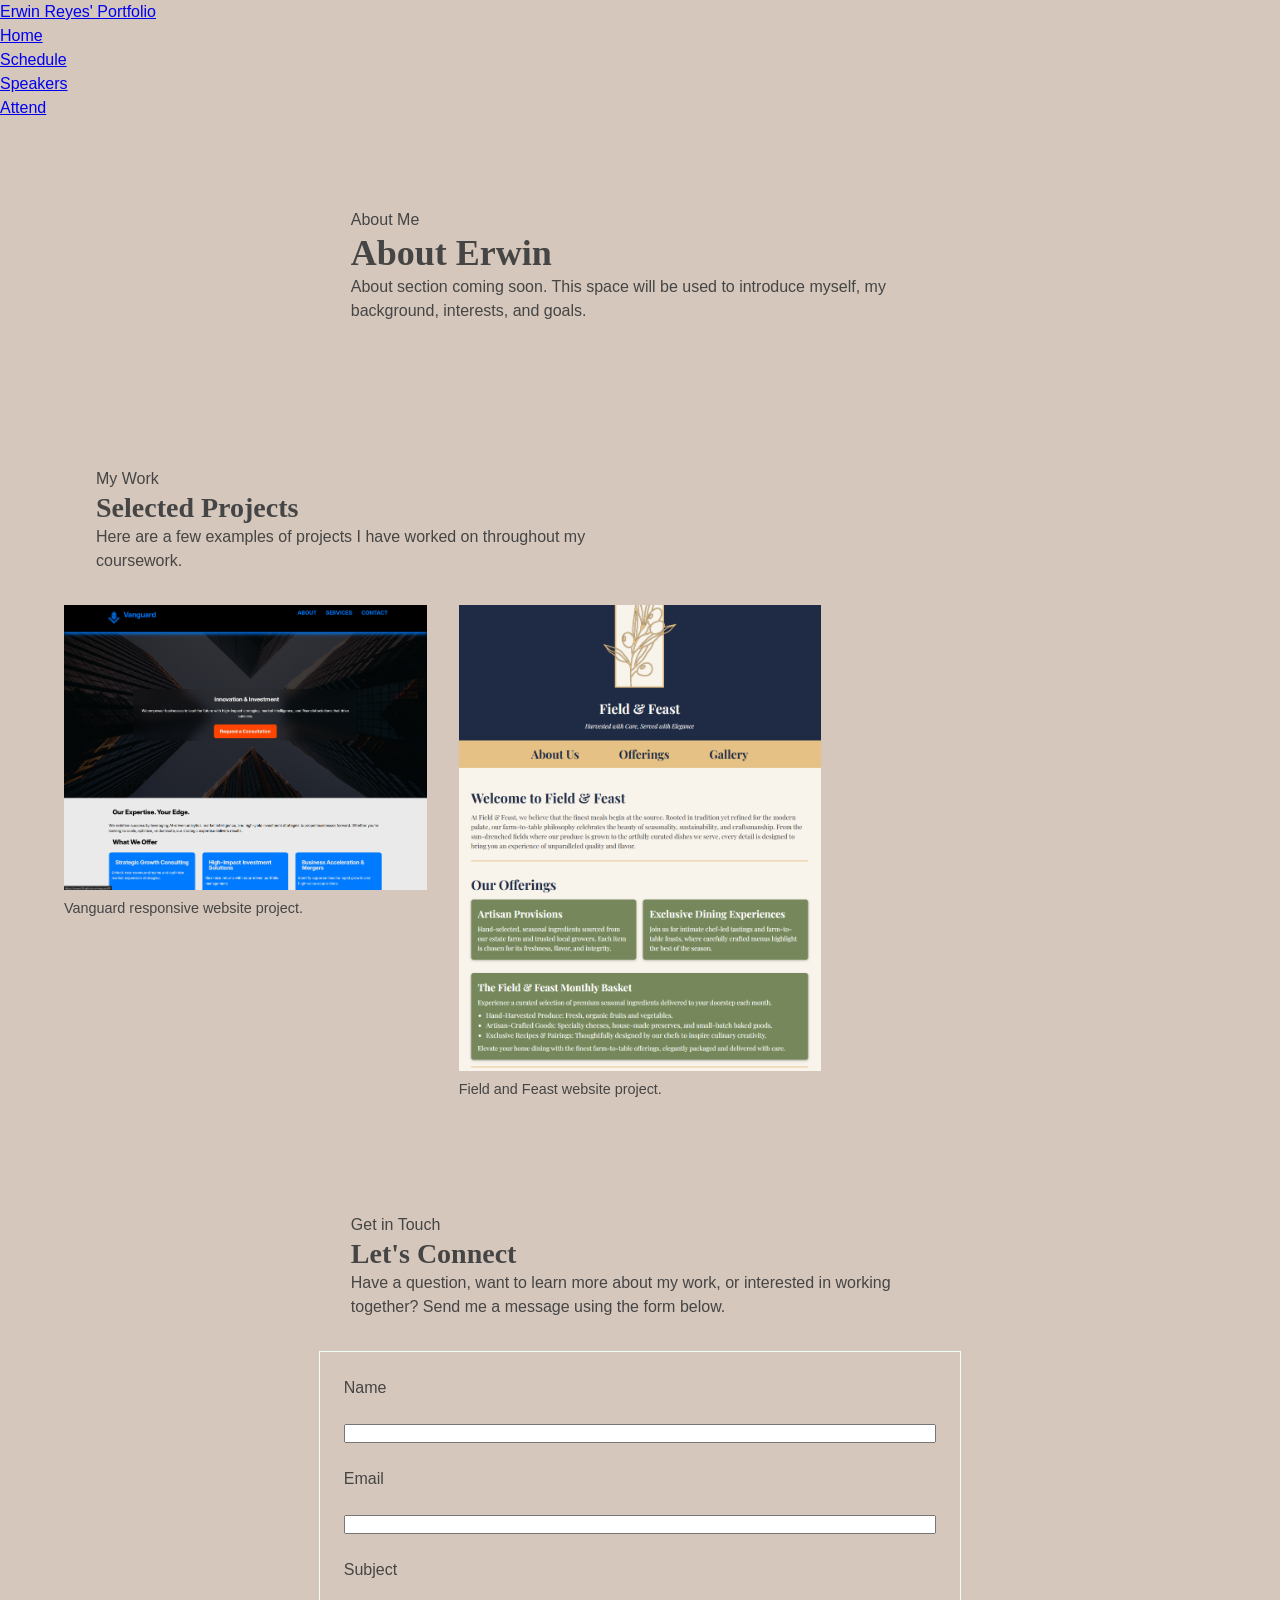
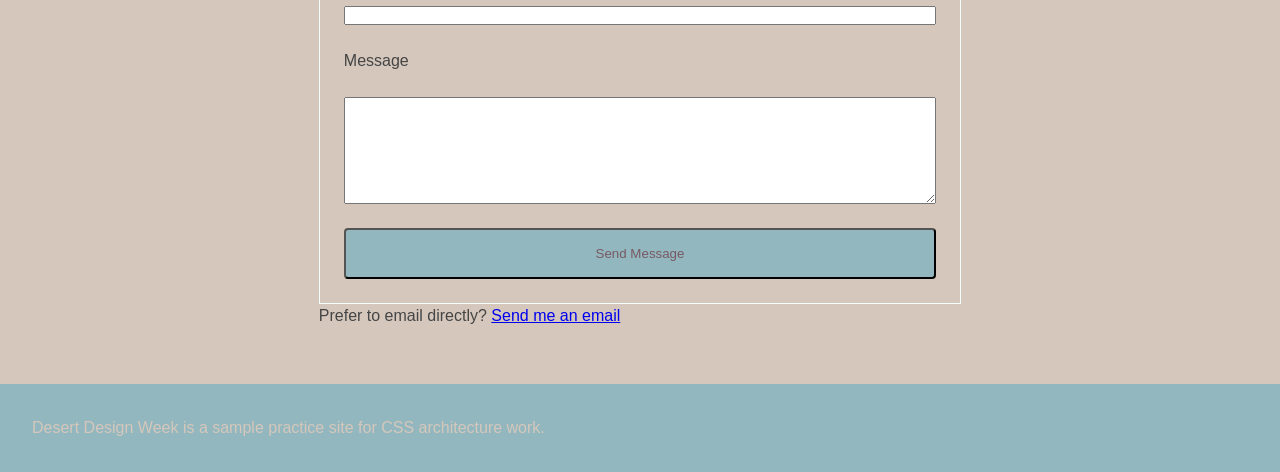
==== index.html @ 0be10172 "updated the index.html stylesheet.css and about.html to include portfolio info and images, and conta" ====
<!doctype html>
<html lang="en">
<head>
  <meta charset="utf-8">
  <meta name="viewport" content="width=device-width, initial-scale=1">
  <title>Desert Design Week</title>
  <link rel="stylesheet" href="stylesheet.css">
</head>
<body>
  <header class="site-header">
    <a class="site-logo" href="#">Erwin Reyes' Portfolio</a>
    <nav aria-label="Main navigation">
      <ul class="nav-list">
        <li><a aria-current="page" href="#">Home</a></li>
        <li><a href="#">Schedule</a></li>
        <li><a href="#">Speakers</a></li>
        <li><a href="#">Attend</a></li>
      </ul>
    </nav>
  </header>

  <main>
      <section class="container">
          <div class="intro">
              <p>About Me</p>
              <h1>About Erwin</h1>
              <p>About section coming soon. This space will be used to introduce myself, my background, interests, and goals.</p>
          </div>
      </section>

      <section class="container">
          <div class="intro">
              <p>My Work</p>
              <h2>Selected Projects</h2>
              <p>Here are a few examples of projects I have worked on throughout my coursework.</p>
          </div>

          <div class="projects-grid">
              <figure class="project-figure">
                  <img
                      class="project-image"
                      src="assets/images/vanguard-home.png"
                      alt="Screenshot of the Vanguard website homepage showing the Vanguard logo, navigation menu, hero section, and blue and red visual design."
                      width="800"
                      height="629"
                  >
                  <figcaption>Vanguard responsive website project.</figcaption>
              </figure>

              <figure class="project-figure">
                  <img
                      class="project-image"
                      src="assets/images/field-and-feast-home.png"
                      alt="Screenshot of the Field and Feast homepage featuring the brand logo, navigation, and food-focused visual design."
                      width="800"
                      height="1029"
                  >
                  <figcaption>Field and Feast website project.</figcaption>
              </figure>
          </div>
      </section>

      <section class="container">
          <div class="intro">
              <p>Get in Touch</p>
              <h2>Let's Connect</h2>
              <p>Have a question, want to learn more about my work, or interested in working together? Send me a message using the form below.</p>
          </div>

          <form class="contact-form flow" action="mailto:erwinreyes61@gmail.com" method="post" enctype="text/plain">
              <div class="flow">
                  <label for="name">Name</label>
                  <input type="text" id="name" name="name" autocomplete="name" required>
              </div>

              <div class="flow">
                  <label for="email">Email</label>
                  <input type="email" id="email" name="email" autocomplete="email" required>
              </div>

              <div class="flow">
                  <label for="subject">Subject</label>
                  <input type="text" id="subject" name="subject" required>
              </div>

              <div class="flow">
                  <label for="message">Message</label>
                  <textarea id="message" name="message" rows="7" required></textarea>
              </div>

              <button class="button" type="submit">Send Message</button>
          </form>

          <p>Prefer to email directly? <a href="mailto:erwinreyes61@gmail.com">Send me an email</a></p>
      </section>
  </main>

  <footer class="site-footer">
    <p>Desert Design Week is a sample practice site for CSS architecture work.</p>
  </footer>
</body>
</html>
---- stylesheet.css ----
@layer reset, base, layout, components, utilities, states, overrides;

@layer reset {
  /* Reset styles */
* {
    margin: 0;
    padding: 0;
    box-sizing: border-box;
}
}

@layer base {
  /* Base styles */
:root {
    --color-primary: #93B7BE;
    --color-secondary: #785964;
    --color-background: #D5C7BC;
    --color-text: #454545;
    --color-border: #F1FFFA;

    /* Font */
    --font-body: 'Helvetica Neue', Arial, sans-serif;
    --font-heading: 'Georgia', serif;
    --font-size-sm: 0.875rem;
    --font-size-base: 1rem;
    --font-size-lg: 1.25rem;
    --font-size-xl: 1.75rem;
    --font-size-xxl: 2.25rem;

    /* Spacing */
    --spacing-xs: 8px;
    --spacing-sm: 16px;
    --spacing-md: 24px;
    --spacing-lg: 32px;
    --spacing-xl: 48px;
    --spacing-xxl: 64px;

    /* Border radius */
    --border-radius-sm: 4px;
    --border-radius-md: 8px;

    /* Focus styles */
    --focus: 3px solid var(--color-secondary);

    body {
        font-family: var(--font-body);
        font-size: var(--font-size-base);
        line-height: 1.5;
        color: var(--color-text);
        background-color: var(--color-background);
    }


    h1, h2, h3, h4, h5, h6 {
        font-family: var(--font-heading);
        line-height: 1.2;
    }

    h1 {
        font-size: var(--font-size-xl);
    }

@media (min-width: 800px) {
    h1 {
    font-size: var(--font-size-xxl);
    }
}

    h2 {
        font-size: var(--font-size-xl);
    }

    h3 {
        font-size: var(--font-size-lg);
    }

    p {
        max-width: 65ch;
    }
}
}


/* Layout styles */

@layer layout {

    .container {
        max-width: 1200px;
        margin: 0 auto;
        padding: var(--spacing-md);
    }

    main {
        display: flex;
        flex-direction: column;
        gap: var(--spacing-lg);
        padding: var(--spacing-lg) 0;
    }

    .projects-grid {
        display: grid;
        grid-template-columns: 1fr;
        gap: var(--spacing-lg);
    }
    
@media (min-width: 800px) {
    .projects-grid {
        grid-template-columns: repeat(2, 1fr);
    }
}

@media (min-width: 1024px) {
    .projects-grid {
        grid-template-columns: repeat(3, 1fr);
    }
}
    
}


/* Component styles */

@layer components {

    .site-nav {
        display: flex;
        gap: var(--spacing-md);
    }

    .project-card {
        --card-padding: var(--spacing-md);
        --card-border-radius: var(--border-radius-md);

        padding: var(--card-padding);
        border-radius: var(--card-border-radius);
        border: 1px solid var(--color-border);
        background: var(--color-background);
    }

    .button {
        display: inline-block;
        padding: var(--spacing-sm) var(--spacing-md);
        border-radius: var(--border-radius-sm);
        background-color: var(--color-primary);
        color: var(--color-secondary);
        text-decoration: none;
    }

    .intro {
        padding: var(--spacing-lg);
        background-color: var(--color-background);
    }

    .contact-form {
        padding: var(--spacing-md);
        border: 1px solid var(--color-border);
    }

    .site-footer {
        padding: var(--spacing-lg);
        background-color: var(--color-primary);
        color: var(--color-background);
    }

    img {
        display: block;
        max-width: 100%;
        height: auto;
    }

    .project-image {
        width: 100%;
        height: auto;
    }

    .project-figure {
        margin: 0;
    }

    .project-figure figcaption {
        margin-top: var(--spacing-xs);
        font-size: 0.9rem;
        line-height: 1.5;
        color: var(--color-text);
    }

    .project-card img {
        width: 100%;
        height: auto;
        border-radius: var(--border-radius-sm);
    }
}



/* Utility classes */
@layer utilities {
    .text-center {
        text-align: center;
    }

    .flow {
        display: flex;
        flex-direction: column;
        gap: var(--spacing-md);
    }

    .hidden {
        display: none;
    }
}



/* State styles */
@layer states {
    .button:hover {
        background-color: var(--color-secondary);
        color: var(--color-background);
    }

    a:focus-visible, button:focus-visible, input:focus-visible, textarea:focus-visible {
        outline: var(--focus);
    }

    .site-nav a[aria-current="page"] {
        font-weight: bold;
        color: var(--color-secondary);
    }

    .button:disabled {
        opacity: 0.5;
        cursor: not-allowed;
    }
}



/* Override styles */
@layer overrides {

}

@media print {
    body {
        background-color: white;
        color: black;
    }

    a {
        text-decoration: underline;
        color: black;
    }
    
    .site-nav, .site-footer, .button {
        display: none;
    }
}





/* REFACTORING EVIDENCE 

Before: There was repeated spacing and color values that were going to be used in the style sheet
After: Custom properties were created in the :root selector to store the values for spacing and color, which were then used throughout the style sheet to maintain consistency and make future changes easier.

Before: Component styles could require more specific selectors to override global styles, leading to increased specificity and potential conflicts.
After: Cascade layer and simple class selectors were used to reduce specificity and make it easier to override styles when necessary.

Before: Card values were mixed with global values, making it difficult to maintain consistency and update styles.
After: Component specific properties such as card --card-padding and --card-border-radius were scoped inside the .project-card selector to ensure that they only apply to the card component and do not affect other elements on the page.
*/



/* ARCHITECTURE NOTES

The style sheet uses cascade layers in the order of reset, base, components, utilities, states, and overrides. This keeps the styles organized and allows for easier maintenance and overrides. Custom properties in :root stores reusable values for colors, spacing, and other design tokens, ensuring consistency across the site. Component-specific properties are scoped to their respective selectors to avoid conflicts and maintain modularity. Media queries are used for print styles to ensure a clean output when printing the page. Browser checks were performed at different screen sizes to ensure responsiveness and accessibility so far. The index.html used is from a previous assignment to simply to test the styles and ensure that they are working as expected. Hover, keyboard focus, and disabled states were also tested as well as a print check to ensure that the styles were applied correctly. 



/* Image Inventory 

Image Number (File Name): Purpose | Source | License/Permission | Original Format | Current Format | Current Dimensions | Expected Display Size

Image 1 (vanguard-home.png): Showcase the Vanguard website and homepage design | Original Work created by me for coursework | Original work | PNG | PNG | 1598 x 1257 px | 800 x 629 px
Image 2 (vanguard-content.png): Showcase additional content and layout of the site | Original work created by me for coursework | Original work | PNG | PNG | 1596 x 1257px | 800 x 630px 
Image 3 (field-and-feast-home.png): Showcase the Field and Feast and homepage layout | Original work created by me for coursework | Original Work | PNG | PNG | 872 × 1122 px | 800 × 1029 px
Image 4 (field-and-feast-gallery.png): Showcase the gallery and visual presentation of the site | Original work created by me for coursework | Original Work | PNG | PNG | 873 × 1263 px | 800 × 1158 px
Image 5 (path-to-success-home.png): Showcase the Path to Success website and homepage design | Original work created by me for coursework | Original Work | PNG | PNG | 486 × 1264 px | 486 × 1264 px
Image 6 (path-to-success-content.png): Showcase additional content and page design | Original work created by me for coursework | Original Work | PNG | PNG | 483 × 1259 px | 483 × 1259 px
Image 7 (mash-up-poster_mockup.png): Showcase the mashup poster in a realistic mockup presentation | Original work created by me for coursework | Original Work. Third-party characters/branding used as part of coursework | PNG | PNG | 4000 × 3000 px | 800 × 600 px



/* Alt Text Plan 

Image Number (File Name): Image type | Alt text Draft/alt treatment

Image 1 (vanguard-home.png): Informative | "Screenshot of the Vanguard website homepage showing the Vanguard logo, navigation menu, hero section, and blue and red visual design."
Image 2 (vanguard-content.png): Informative | "Screenshot of the Vanguard website showing the services and results sections with structured text, statistics, and a results table."
Image 3 (field-and-feast-home.png): Informative | "Screenshot of the Field and Feast homepage featuring the brand logo, the navigation, and a food-focused visual design."
Image 4 (field-and-feast-gallery.png): Informative | "Screenshot of the Field and Feast Gallery page showing a collection of food and event photography presented within the website design."
Image 5 (path-to-success-home.png): Informative | "Screenshot of the Path to Success homepage showing the website navigation, colorful branding, and introductory content."
Image 6 (path-to-success-content.png): Informative | "Screenshot of the Path to Success website showing additional content, text sections, and colorful visual elements."
Image 7 (mash-up-poster_mockup.png): Complex | "Mockup of a graphic design poster combining Batman and The Devil Wears Prada themes with a dark background, large white typography, and gold accents combine the themes from both movies into single composition."



/* Media

No audio, video, animation, or embedded media currently planned. The main media assets will be screenshots of projects I have completed, which will be presented as static images. Captions will be provided where additional context may be needed. ALt text will be provided for accessibility as well. 



/* Typography

Font | Source | License | Fallback | Weights/Styles Used | Loading Strategy

Helvetica Neue | System Font | No font web license needed | Arial, sans-serif | Regular, bold, default body text | No external font file needs to load
Georgia | System Font | No font web license needed | Serif | Regular, bold, default heading text | No external font file needs to load



/* Optimization Risk

Asset 1 (mash-up-poster_mockup.png): Performance risk because the image is large at approximately 21 MB, making it larger than the other portfolio images causing the page to potentially load slower. To optimize this, resize the image to an appropriate display size and convert it to a more optimized format such as WebP or screenshot the mockup similar to the other projects and resize accordingly.

Asset 2 (vanguard-home.png): Performance risk because this image and other similar image sizes are approximately at nearly 2 MB. It may take longer to load for those on slower connection speeds. To optimize this, compress and resize the image while maintaining the resolution to ensure no quality is lost.

Asset 3 (field-and-feast-gallery.png): Performance/layout risk because the image is around 1.07 MB, and is more of a narrow image as it is displaying the site when using a narrow display. It could affect loading and page performance. To optimize this, compress the image and use responsive sizing so it display appropriately across different screen sizes.



/* Evidence Plan

For file size, I will check the file size of each image before adding it to the final website. Larger files will be compressed or converted to a more efficient format.
For dimensions, I will check the pixel dimensions of each image and compare them to the expected display size to make sure images are being displayed properly.
For responsive behavior, I will test my portfolio at different screen sizes including a narrow, medium, and large size to make sure images and layouts resize correctly and as intended without causing any overflow or horizontal scrolling.
For loading, I will use the browser's developer tools and Lighthouse to check image loading and page performance. 
For accessibility, I will check that the informative images have useful alt text, and test the navigation with a keyboard and use an accessibility checker such as Lighthouse to identify any accessibility issues.


/* Created  9/20/26 
/* ASSET INVENTORY

Asset | Type | Source

1. vanguard-home.png | Project Screenshot | Original coursework
2,vanguard-content.png | Project screenshot	| Original coursework	
3.field-and-feast-home.png | Project screenshot	| Original coursework	
4.field-and-feast-gallery.png | Project screenshot | Original coursework	
5.path-to-success-home.png | Project screenshot | Original coursework
6.path-to-success-content.png | Project screenshot | Original coursework	
7.mash-up-poster__mockup.png | Design mockup | Original coursework using third-party Batman and The Devil Wears Prada imagery/branding	

/* RESPONSIVE IMAGES

The screenshots are way larger than the space they are expected to occupy on the page. Keeping them at the original sizes would cause unnecessary loading time. 
I wil optimize the images by resizing them to a more suitable display size and converting larger PNG files to WebP where needed. Most of the png screenshots can be resized to around 800px wide because te portfolio layout uses a 1200px max container and the images do not need to display at their original size.
The mashup poster mockup is the biggest performance concern. The original dimensions and file size are really large, so reduction it to around 800px wide and using a compressed WebP version will help improve the performance of the page.
If the final portfolio displays the images at different sizes across screen widths, the srcset and sizes can be used to provide appropriately sized versions.

/* ART DIRECTION

The portfolio images are all screenshots of completed work of websites and graphic design projects I have done, so the full composition is important to understand the work. I don not plan to crop the images differently for mobile and desktop because doing so would remove important parts of the project. The same composition can be used across responsive layouts while allowing the image itself to scale down to fit the available space. The portfolio wil use a responsive image width like max-width: 100% to prevent any type of overflow.  

/* Alt Text and Alternatives

The portfolio images are all informative because they show examples of my previous work. Each screenshot will have alt text that describes what is shown as well. The alt text plan is listed above as well.

/* SVG/MEDIA/EMBED ACCESSIBILITY 

My portfolio does not require any type of embedded media. The media assets used in my portfolio mainly consists of static screenshots of my previous projects. As for image accessibility, project titles, descriptions, and any other information would be provided through actual HTML code.

/* TYPOGRAPHY SYSTEM

The portfolio uses Helvetica Neue for the body text and Georgia
for the headings. The base font size is 16px, and the headings
use larger font sizes to create a clear hierarchy. Paragraphs
also have a max width of 65ch so the lines do not get too long
on larger screens. The line height helps keep the text easier
to read.

/* FONT LOADING

The portfolio uses system fonts instead of loading custom web
fonts. Helvetica Neue uses Arial as a fallback, and Georgia uses
a serif fallback if it is not available. Since the fonts are
already available as system fonts, there are no external font
files that need to load.

/* LAYOUT STABILITY

The images use max-width: 100% and height: auto so they can
resize with the page without going outside of their containers.
The image width and height will also be included in the HTML
when the images are added. This will help the browser know how
much space to reserve for the images and help prevent the layout
from moving while the images load.

/* TESTING EVIDENCE

I tested the portfolio at narrow, medium, and large screen sizes
to make sure the layout responds correctly. I also tested the
page at 200% zoom to make sure the content stays readable and
usable.

I checked the image dimensions and file sizes and made sure the
images stay within their containers without causing horizontal
scrolling. I also checked the alt text for the portfolio images
and made sure the images have useful descriptions.

I used browser developer tools and Lighthouse to check the
portfolio's performance and accessibility. The portfolio was
also checked on different screen sizes to make sure the layout
and images work properly. After testing, everything is working
as expected.

/*
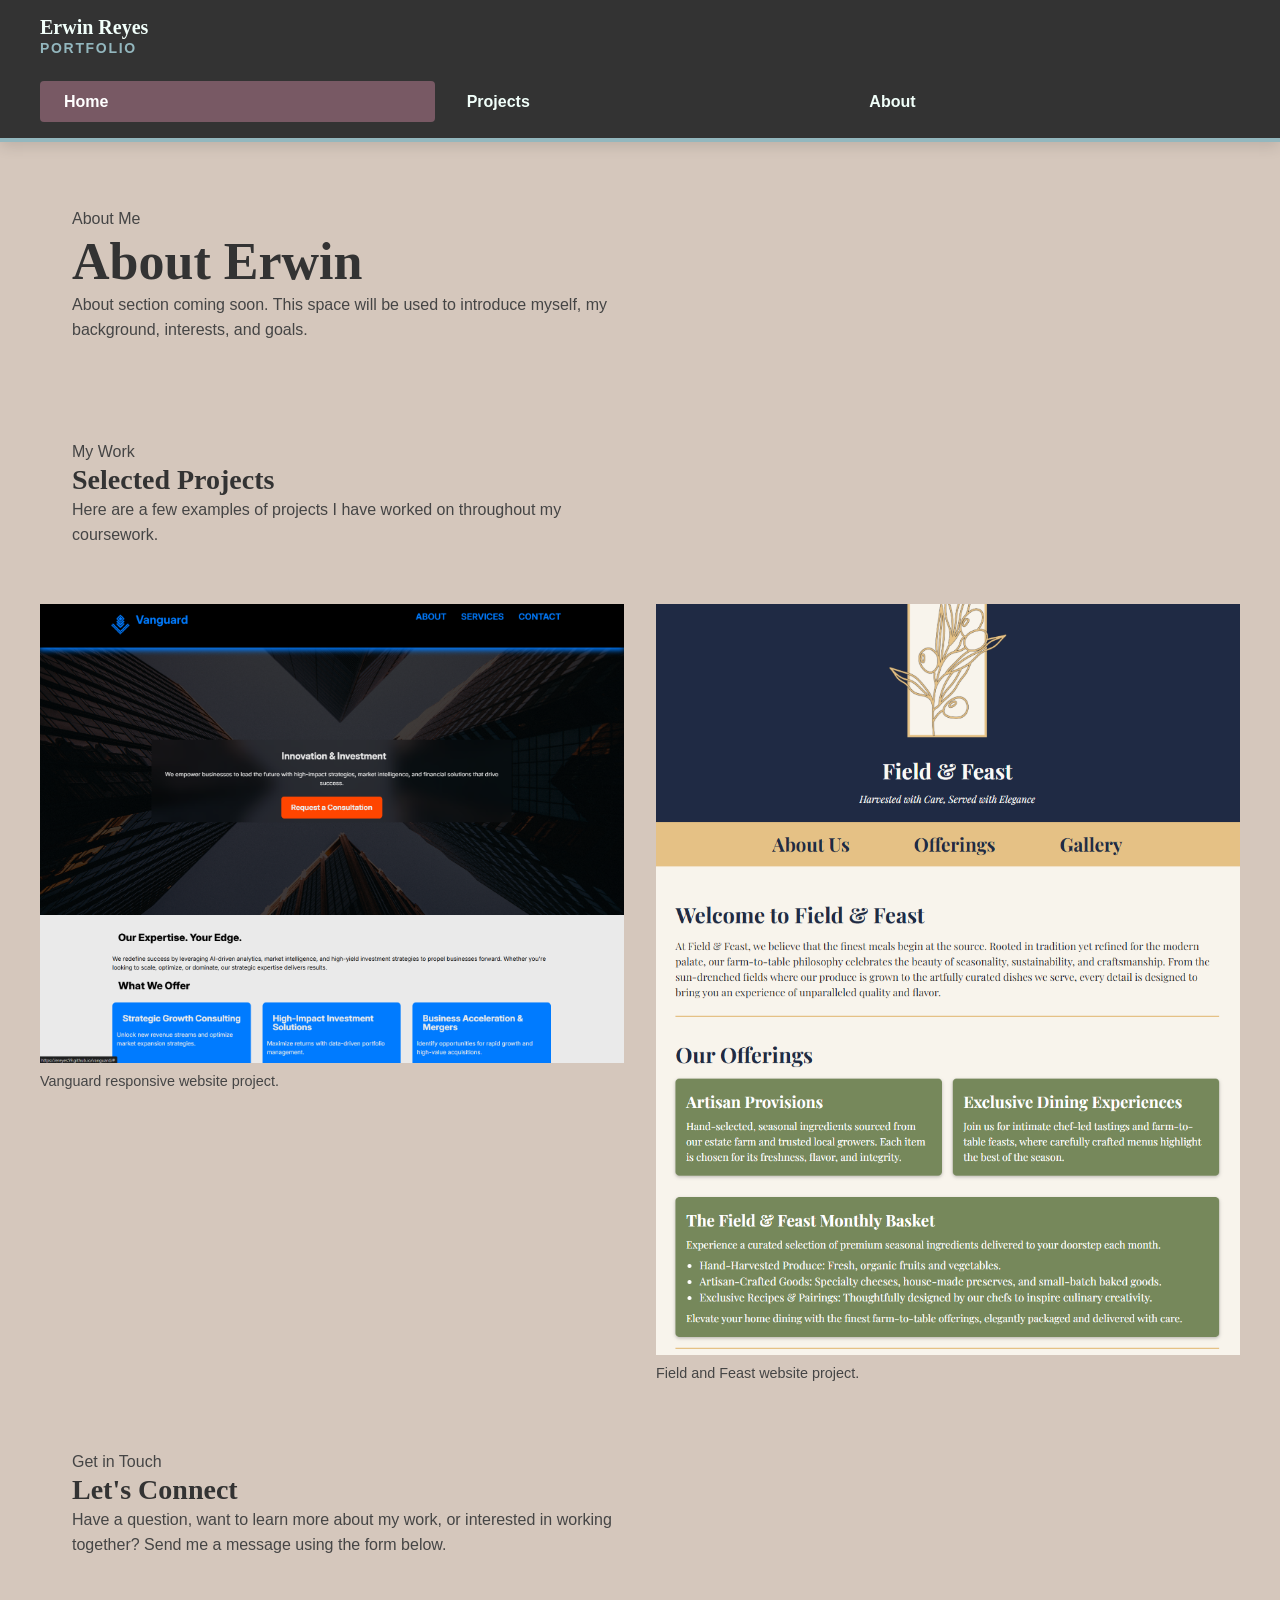
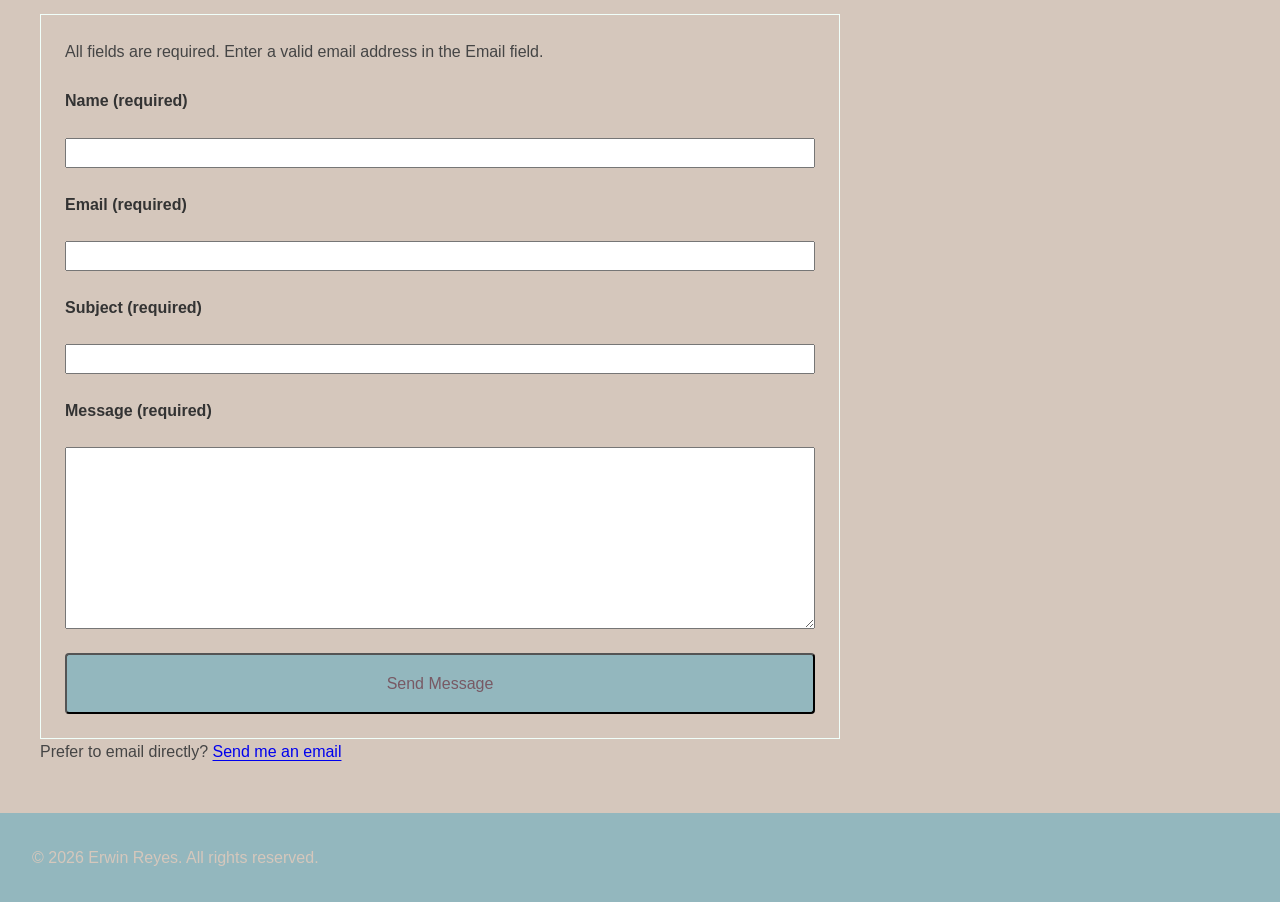
==== commit 817447a4: "fixed the html files so that they match each other, and updated and added more css styling" ====
--- a/index.html
+++ b/index.html
@@ -1,107 +1,147 @@
 <!doctype html>
 <html lang="en">
 <head>
-  <meta charset="utf-8">
-  <meta name="viewport" content="width=device-width, initial-scale=1">
-  <title>Desert Design Week</title>
-  <link rel="stylesheet" href="stylesheet.css">
+    <meta charset="utf-8">
+    <meta name="viewport" content="width=device-width, initial-scale=1">
+    <title>Home | Erwin Reyes Portfolio</title>
+    <link rel="stylesheet" href="stylesheet.css">
 </head>
+
 <body>
-  <header class="site-header">
-    <a class="site-logo" href="#">Erwin Reyes' Portfolio</a>
-    <nav aria-label="Main navigation">
-      <ul class="nav-list">
-        <li><a aria-current="page" href="#">Home</a></li>
-        <li><a href="#">Schedule</a></li>
-        <li><a href="#">Speakers</a></li>
-        <li><a href="#">Attend</a></li>
-      </ul>
-    </nav>
-  </header>
 
-  <main>
-      <section class="container">
-          <div class="intro">
-              <p>About Me</p>
-              <h1>About Erwin</h1>
-              <p>About section coming soon. This space will be used to introduce myself, my background, interests, and goals.</p>
-          </div>
-      </section>
+    <header class="site-header">
+        <div class="header-inner">
+            <a class="site-logo" href="index.html">
+                Erwin Reyes
+                <span> Portfolio</span>
+            </a>
 
-      <section class="container">
-          <div class="intro">
-              <p>My Work</p>
-              <h2>Selected Projects</h2>
-              <p>Here are a few examples of projects I have worked on throughout my coursework.</p>
-          </div>
+            <nav class="site-nav" aria-label="Main navigation">
+                <a href="index.html" aria-current="page">Home</a>
+                <a href="project.html">Projects</a>
+                <a href="about.html">About</a>
+            </nav>
 
-          <div class="projects-grid">
-              <figure class="project-figure">
-                  <img
-                      class="project-image"
-                      src="assets/images/vanguard-home.png"
-                      alt="Screenshot of the Vanguard website homepage showing the Vanguard logo, navigation menu, hero section, and blue and red visual design."
-                      width="800"
-                      height="629"
-                  >
-                  <figcaption>Vanguard responsive website project.</figcaption>
-              </figure>
+        </div>
+    </header>
 
-              <figure class="project-figure">
-                  <img
-                      class="project-image"
-                      src="assets/images/field-and-feast-home.png"
-                      alt="Screenshot of the Field and Feast homepage featuring the brand logo, navigation, and food-focused visual design."
-                      width="800"
-                      height="1029"
-                  >
-                  <figcaption>Field and Feast website project.</figcaption>
-              </figure>
-          </div>
-      </section>
+    <main id="main-content" tabindex="-1">
+        <section class="container">
+            <div class="intro">
+                <p>About Me</p>
+                <h1>About Erwin</h1>
+                <p>About section coming soon. This space will be used to introduce myself, my background, interests, and goals.</p>
+            </div>
+        </section>
 
-      <section class="container">
-          <div class="intro">
-              <p>Get in Touch</p>
-              <h2>Let's Connect</h2>
-              <p>Have a question, want to learn more about my work, or interested in working together? Send me a message using the form below.</p>
-          </div>
+        <section class="container">
+            <div class="intro">
+                <p>My Work</p>
+                <h2>Selected Projects</h2>
+                <p>Here are a few examples of projects I have worked on throughout my coursework.</p>
+            </div>
 
-          <form class="contact-form flow" action="mailto:erwinreyes61@gmail.com" method="post" enctype="text/plain">
-              <div class="flow">
-                  <label for="name">Name</label>
-                  <input type="text" id="name" name="name" autocomplete="name" required>
-              </div>
+            <div class="projects-grid two-column">
+                <figure class="project-figure">
+                    <img
+                        class="project-image"
+                        src="assets/images/vanguard-home.png"
+                        alt="Screenshot of the Vanguard website homepage showing the Vanguard logo, navigation menu, hero section, and blue and red visual design."
+                        width="800"
+                        height="629"
+                        >
+                    <figcaption>Vanguard responsive website project.</figcaption>
+                </figure>
 
-              <div class="flow">
-                  <label for="email">Email</label>
-                  <input type="email" id="email" name="email" autocomplete="email" required>
-              </div>
+                <figure class="project-figure">
+                    <img
+                        class="project-image"
+                        src="assets/images/field-and-feast-home.png"
+                        alt="Screenshot of the Field and Feast homepage featuring the brand logo, navigation, and food-focused visual design."
+                        width="800"
+                        height="1029"
+                    > 
+                    <figcaption>Field and Feast website project.</figcaption>
+                </figure>
+            </div>
+        </section>
 
-              <div class="flow">
-                  <label for="subject">Subject</label>
-                  <input type="text" id="subject" name="subject" required>
-              </div>
+        <section class="container">
+            <div class="intro">
+                <p>Get in Touch</p>
+                <h2>Let's Connect</h2>
+                <p>Have a question, want to learn more about my work, or interested in working together? Send me a message using the form below.</p>
+            </div>
 
-              <div class="flow">
-                  <label for="message">Message</label>
-                  <textarea id="message" name="message" rows="7" required></textarea>
-              </div>
+            <form 
+                class="contact-form flow" 
+                action="mailto:erwinreyes61@gmail.com" 
+                method="post" 
+                enctype="text/plain"
+                aria-describedby="form-instructions"
+                >
+                <p id="form-instructions" class="form-note">
+                    All fields are required. Enter a valid email address in the Email field.
+                </p>
 
-              <button class="button" type="submit">Send Message</button>
-          </form>
+                <div class="flow">
+                    <label for="name">Name (required)</label>
+                    <input
+                        type="text"
+                        id="name"
+                        name="name"
+                        autocomplete="name"
+                        minlength="2"
+                        required
+                    >
+                </div>
 
-          <p>Prefer to email directly? <a href="mailto:erwinreyes61@gmail.com">Send me an email</a></p>
-      </section>
-  </main>
+                <div class="flow">
+                    <label for="email">Email (required)</label>
+                    <input
+                        type="email"
+                        id="email"
+                        name="email"
+                        autocomplete="email"
+                        required
+                    >
+                </div>
 
-  <footer class="site-footer">
-    <p>Desert Design Week is a sample practice site for CSS architecture work.</p>
-  </footer>
+                <div class="flow">
+                    <label for="subject">Subject (required)</label>
+                    <input
+                        type="text"
+                        id="subject"
+                        name="subject"
+                        minlength="3"
+                        required
+                    >
+                </div>
+
+                <div class="flow">
+                    <label for="message">Message (required)</label>
+                    <textarea
+                        id="message"
+                        name="message"
+                        rows="7"
+                        minlength="10"
+                        required
+                    ></textarea>
+                </div>
+
+                <button class="button" type="submit">
+                    Send Message
+                </button>
+
+            </form>
+            
+            <p>Prefer to email directly? <a href="mailto:erwinreyes61@gmail.com">Send me an email</a></p>
+        </section>
+    </main>
+    
+    <footer class="site-footer">
+        <p>&copy; 2026 Erwin Reyes. All rights reserved.</p>
+    </footer>
+
 </body>
-</html>
-
-
-
-
-
+</html>
--- a/stylesheet.css
+++ b/stylesheet.css
@@ -2,62 +2,149 @@
 
 @layer reset {
   /* Reset styles */
-* {
-    margin: 0;
-    padding: 0;
-    box-sizing: border-box;
-}
+    *,
+    *::before,
+    *::after {
+        box-sizing: border-box;
+    }
+
+    * {
+        margin: 0;
+        padding: 0;
+    }
 }
 
 @layer base {
   /* Base styles */
 :root {
+
+    /* Colors */
     --color-primary: #93B7BE;
     --color-secondary: #785964;
+    --color-secondary-dark: #5B3D49;
+
     --color-background: #D5C7BC;
+    --color-surface: #F1FFFA;
+
     --color-text: #454545;
+    --color-strong: #333333;
+    --color-link: #6A4755;
+
     --color-border: #F1FFFA;
-
-    /* Font */
+    --color-error: #8B0000;
+
+    --color-black: #000000;
+
+    /* Font & Typography */
     --font-body: 'Helvetica Neue', Arial, sans-serif;
     --font-heading: 'Georgia', serif;
+
     --font-size-sm: 0.875rem;
     --font-size-base: 1rem;
     --font-size-lg: 1.25rem;
     --font-size-xl: 1.75rem;
-    --font-size-xxl: 2.25rem;
+    --font-size-xxl: clamp(2.25rem, 5vw, 3.25rem);
+
+    --line-height-body: 1.6;
+    --line-height-heading: 1.15;
+
+    --line-length: 65ch;
 
     /* Spacing */
-    --spacing-xs: 8px;
-    --spacing-sm: 16px;
-    --spacing-md: 24px;
-    --spacing-lg: 32px;
-    --spacing-xl: 48px;
-    --spacing-xxl: 64px;
-
-    /* Border radius */
-    --border-radius-sm: 4px;
-    --border-radius-md: 8px;
+    --spacing-xs: 0.5rem;
+    --spacing-sm: 1rem;
+    --spacing-md: 1.5rem;
+    --spacing-lg: 2rem;
+    --spacing-xl: 3rem;
+    --spacing-xxl: 4rem;
+
+    /* Layout */
+    --container-max: 75rem;
+    --content-max: 50rem;
+    --project-image-narrow-max: 30rem;
+    --poster-max: 50rem;
+    --control-min-height: 2.75rem;
+
+    /* Borders */
+    --border-width-thin: 1px;
+    --border-width-medium: 2px;
+    --border-width-accent: 0.25rem;
+
+    --border-radius-sm: 0.25rem;
+    --border-radius-md: 0.5rem;
+    --border-radius-lg: 0.75rem;
 
     /* Focus styles */
-    --focus: 3px solid var(--color-secondary);
+    --focus-dark: 3px solid var(--color-black);
+    --focus-light: 3px solid var(var(--color-surface));
+    --focus-offset: 0.2rem;
+
+    /* Effects */
+    --shadow-header: 0 0.25rem 0.875rem rgb(0 0 0 / 12%);
+    --shadow-card: 0 0.25rem 1rem rgb(0 0 0 / 8%);
+    --shadow-card-hover: 0 0.5rem 1.5rem rgb(0 0 0 / 12%);
+
+    /* Transitions */
+    --transition-fast: 180ms ease;
+
+    }
+
+    html {
+        scroll-behavior: smooth;
+    }
 
     body {
+        min-height: 100vh;
         font-family: var(--font-body);
         font-size: var(--font-size-base);
-        line-height: 1.5;
+        line-height: var(--line-height-body);
         color: var(--color-text);
         background-color: var(--color-background);
     }
 
-
     h1, h2, h3, h4, h5, h6 {
         font-family: var(--font-heading);
-        line-height: 1.2;
+        line-height: var(--line-height-heading);
+        color: var(--color-strong);
     }
 
     h1 {
+        font-size: var(--font-size-xxl);
+    }
+
+    h2 {
         font-size: var(--font-size-xl);
+    }
+
+    h3 {
+        font-size: var(--font-size-lg);
+    }
+
+    p {
+        max-width: var(--line-length);
+    }
+
+    a {
+        color: va(--color-link);
+        text-decoration-thickness: 0.08em;
+        text-underline-offset: 0.2em;
+    }
+
+    label {
+        font-weight: 700;
+        color: var(--color-strong);
+    }
+
+    input,
+    textarea,
+    button {
+        font: inherit;
+    }
+
+    img {
+        display: block;
+        max-width: 100%;
+        height: auto;
     }
 
 @media (min-width: 800px) {
@@ -78,44 +165,94 @@
         max-width: 65ch;
     }
 }
-}
 
 
 /* Layout styles */
 
 @layer layout {
 
+    .header-inner {
+        width: min(
+            calc(100% - (var(--spacing-sm) * 2)),
+            var(--container-max)
+        );
+        margin-inline: auto;
+        display: flex;
+        justify-content: space-between;
+        align-items: center;
+        padding-block: var(--spacing-sm);
+    }
+
+    .site-nav {
+        display: flex;
+        align-items: center;
+        gap: var(--spacing-xs);
+    }
+
     .container {
-        max-width: 1200px;
-        margin: 0 auto;
-        padding: var(--spacing-md);
+        width: min(
+            calc(100% - (var(--spacing-sm) * 2)),
+            var(--container-max)
+        );
+        margin-inline: auto;
     }
 
     main {
         display: flex;
         flex-direction: column;
-        gap: var(--spacing-lg);
-        padding: var(--spacing-lg) 0;
+        gap: var(--spacing-xl);
+        padding-block: var(--spacing-xl) var(--spacing-xxl);
     }
 
     .projects-grid {
         display: grid;
         grid-template-columns: 1fr;
         gap: var(--spacing-lg);
+        margin-top: var(--spacing-md);
+    }
+
+    .contact-form {
+        width: 100%;
+        max-width: var(--content-max);
+        margin-top: var(--spacing-md);
+    }
+
+    .poster-figure {
+        margin-inline: auto;
+    }
+
+/*SMALL SCREENS */
+@media (min-width: 700px) {
+
+    .header-inner {
+        flex-direction: column;
+        align-items: stretch;
+        gap: var(--spacing-md);
     }
     
-@media (min-width: 800px) {
-    .projects-grid {
-        grid-template-columns: repeat(2, 1fr);
-    }
-}
-
-@media (min-width: 1024px) {
-    .projects-grid {
-        grid-template-columns: repeat(3, 1fr);
-    }
-}
+    .site-logo {
+        align-items: flex-start;
+    }
+
+    .site-nav {
+        display: grid;
+        grid-template-columns: repeat(3, minmax(0, 1fr));
+        width: 100%;
+    }
+
+    main {
+        gap: var(--spacing-lg);
+        padding-block: var(--spacing-lg) var(--spacing-xl);
+    }
+}
+
+@media (min-width: 1200px) {    
     
+    .projects-grid.two-column {
+        grid-template-columns: repeat(2, minmax(0, 1fr));
+    }
+}
+
 }
 
 
@@ -123,9 +260,61 @@
 
 @layer components {
 
-    .site-nav {
-        display: flex;
-        gap: var(--spacing-md);
+    .site-header {
+    background-color: var(--color-strong);
+    border-bottom: var(--border-width-accent) solid var(--color-primary);
+    box-shadow: var(--shadow-header);
+    }
+
+
+    .site-logo {
+        display: inline-flex;
+        flex-direction: column;
+        color: var(--color-surface);
+        font-family: var(--font-heading);
+        font-size: var(--font-size-lg);
+        font-weight: 700;
+        line-height: 1.1;
+        text-decoration: none;
+    }
+
+    .site-logo span {
+        margin-top: 0.2rem;
+        color: var(--color-primary);
+        font-family: var(--font-body);
+        font-size: var(--font-size-sm);
+        font-weight: 700;
+        letter-spacing: 0.12em;
+        text-transform: uppercase;
+    }
+
+
+    .site-nav a {
+    padding: var(--spacing-xs) var(--spacing-md);
+    color: var(--color-border);
+    border-radius: var(--border-radius-sm);
+    font-weight: 600;
+    text-decoration: none;
+    transition:
+        background-color 0.2s ease,
+        color 0.2s ease,
+        transform 0.2s ease;
+    }
+
+    .site-nav a:hover {
+        background-color: var(--color-secondary);
+        color: #ffffff;
+        transform: translateY(-1px);
+    }
+
+    .site-nav a[aria-current="page"] {
+        background-color: var(--color-secondary);
+        color: #ffffff;
+    }
+
+    .site-nav a:focus-visible, .site-logo:focus-visible {
+        outline: 3px solid var(--color-border);
+        outline-offset: 4px;
     }
 
     .project-card {
@@ -233,6 +422,22 @@
         opacity: 0.5;
         cursor: not-allowed;
     }
+
+    .site-nav a:hover {
+        background-color: var(--color-secondary);
+        color: #ffffff;
+        transform: translateY(-1px);
+    }
+
+    .site-nav a[aria-current="page"] {
+        background-color: var(--color-secondary);
+        color: #ffffff;
+    }
+
+    .site-nav a:focus-visible, .site-logo:focus-visible {
+        outline: 3px solid var(--color-border);
+        outline-offset: 4px;
+    }
 }
 
 
@@ -345,7 +550,7 @@
 
 
 /* Created  9/20/26 
-/* ASSET INVENTORY
+/* 1. ASSET INVENTORY
 
 Asset | Type | Source
 
@@ -357,26 +562,26 @@
 6.path-to-success-content.png | Project screenshot | Original coursework	
 7.mash-up-poster__mockup.png | Design mockup | Original coursework using third-party Batman and The Devil Wears Prada imagery/branding	
 
-/* RESPONSIVE IMAGES
+/* 2. RESPONSIVE IMAGES
 
 The screenshots are way larger than the space they are expected to occupy on the page. Keeping them at the original sizes would cause unnecessary loading time. 
-I wil optimize the images by resizing them to a more suitable display size and converting larger PNG files to WebP where needed. Most of the png screenshots can be resized to around 800px wide because te portfolio layout uses a 1200px max container and the images do not need to display at their original size.
+I will optimize the images by resizing them to a more suitable display size and converting larger PNG files to WebP where needed. Most of the png screenshots can be resized to around 800px wide because the portfolio layout uses a 1200px max container and the images do not need to display at their original size.
 The mashup poster mockup is the biggest performance concern. The original dimensions and file size are really large, so reduction it to around 800px wide and using a compressed WebP version will help improve the performance of the page.
 If the final portfolio displays the images at different sizes across screen widths, the srcset and sizes can be used to provide appropriately sized versions.
 
-/* ART DIRECTION
+/* 3. ART DIRECTION
 
 The portfolio images are all screenshots of completed work of websites and graphic design projects I have done, so the full composition is important to understand the work. I don not plan to crop the images differently for mobile and desktop because doing so would remove important parts of the project. The same composition can be used across responsive layouts while allowing the image itself to scale down to fit the available space. The portfolio wil use a responsive image width like max-width: 100% to prevent any type of overflow.  
 
-/* Alt Text and Alternatives
+/* 4. Alt Text and Alternatives
 
 The portfolio images are all informative because they show examples of my previous work. Each screenshot will have alt text that describes what is shown as well. The alt text plan is listed above as well.
 
-/* SVG/MEDIA/EMBED ACCESSIBILITY 
+/* 5. SVG/MEDIA/EMBED ACCESSIBILITY 
 
 My portfolio does not require any type of embedded media. The media assets used in my portfolio mainly consists of static screenshots of my previous projects. As for image accessibility, project titles, descriptions, and any other information would be provided through actual HTML code.
 
-/* TYPOGRAPHY SYSTEM
+/* 6. TYPOGRAPHY SYSTEM
 
 The portfolio uses Helvetica Neue for the body text and Georgia
 for the headings. The base font size is 16px, and the headings
@@ -385,7 +590,7 @@
 on larger screens. The line height helps keep the text easier
 to read.
 
-/* FONT LOADING
+/* 7. FONT LOADING
 
 The portfolio uses system fonts instead of loading custom web
 fonts. Helvetica Neue uses Arial as a fallback, and Georgia uses
@@ -393,7 +598,7 @@
 already available as system fonts, there are no external font
 files that need to load.
 
-/* LAYOUT STABILITY
+/* 8. LAYOUT STABILITY
 
 The images use max-width: 100% and height: auto so they can
 resize with the page without going outside of their containers.
@@ -402,7 +607,7 @@
 much space to reserve for the images and help prevent the layout
 from moving while the images load.
 
-/* TESTING EVIDENCE
+/* 9. TESTING EVIDENCE
 
 I tested the portfolio at narrow, medium, and large screen sizes
 to make sure the layout responds correctly. I also tested the
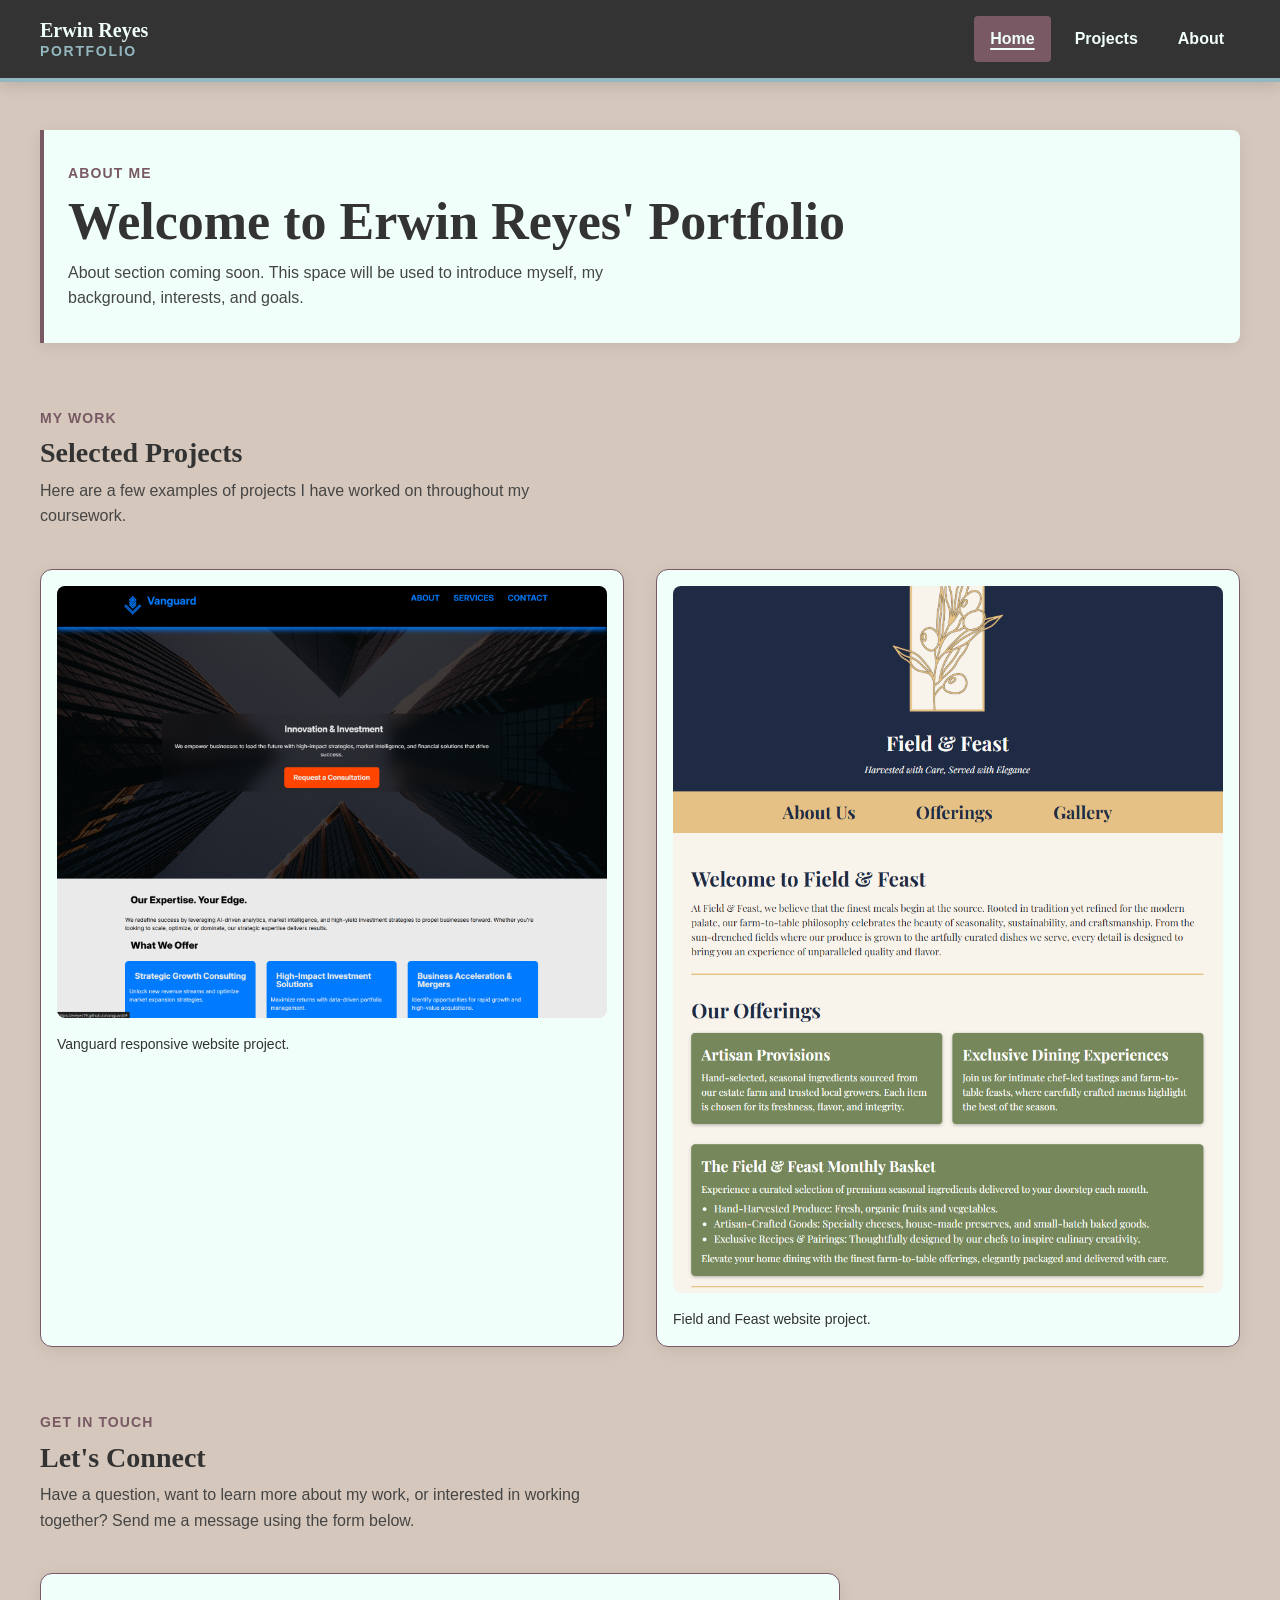
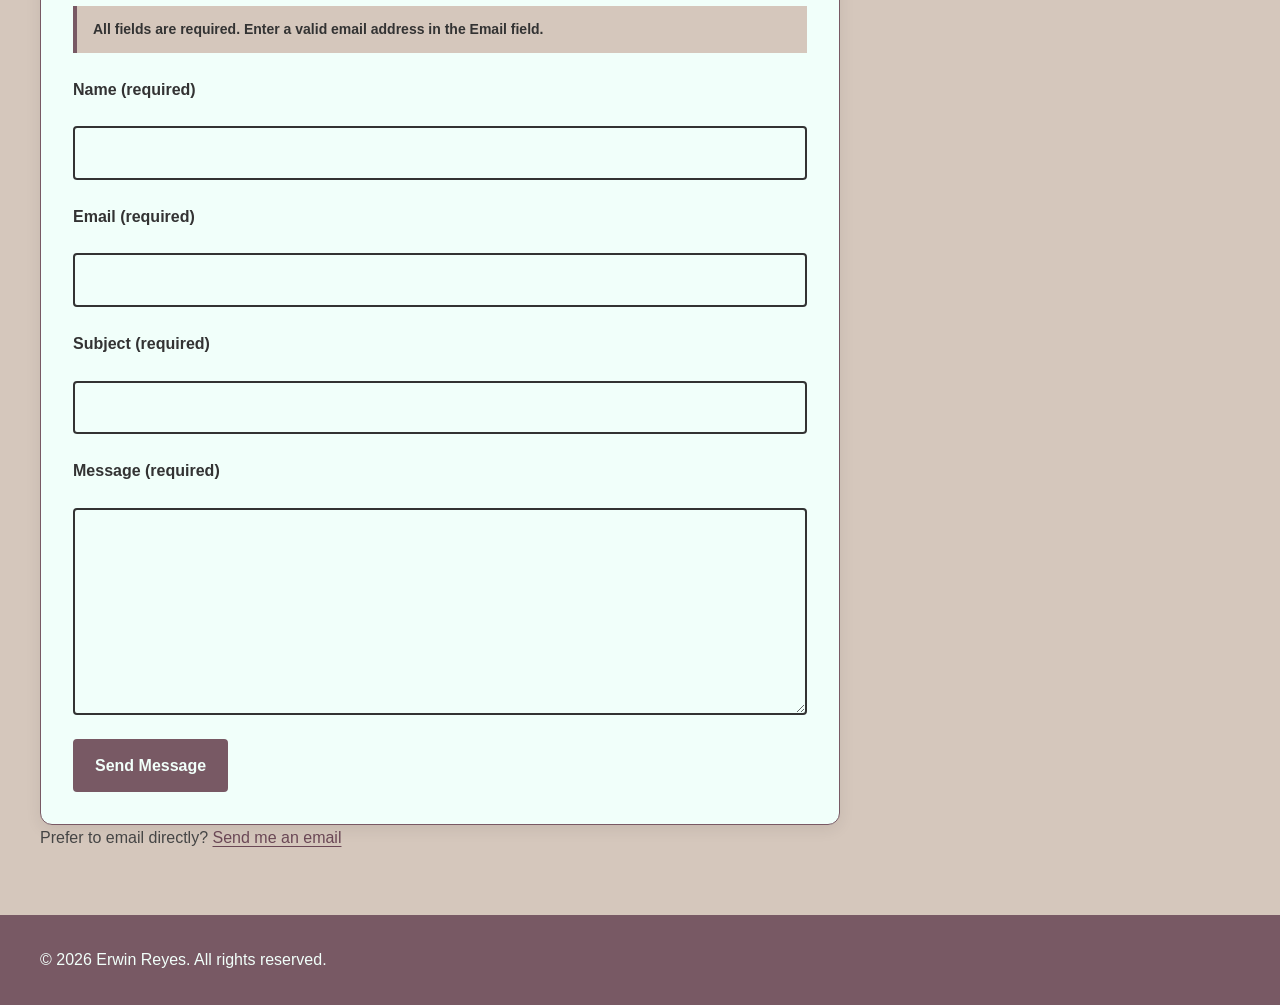
==== commit e0b6aeb9: "updated heading" ====
--- a/index.html
+++ b/index.html
@@ -29,7 +29,7 @@
         <section class="container">
             <div class="intro">
                 <p>About Me</p>
-                <h1>About Erwin</h1>
+                <h1>Welcome to Erwin Reyes' Portfolio</h1>
                 <p>About section coming soon. This space will be used to introduce myself, my background, interests, and goals.</p>
             </div>
         </section>
--- a/stylesheet.css
+++ b/stylesheet.css
@@ -30,7 +30,7 @@
     --color-strong: #333333;
     --color-link: #6A4755;
 
-    --color-border: #F1FFFA;
+    --color-border: #785964;
     --color-error: #8B0000;
 
     --color-black: #000000;
@@ -76,7 +76,7 @@
 
     /* Focus styles */
     --focus-dark: 3px solid var(--color-black);
-    --focus-light: 3px solid var(var(--color-surface));
+    --focus-light: 3px solid var(--color-surface);
     --focus-offset: 0.2rem;
 
     /* Effects */
@@ -125,7 +125,7 @@
     }
 
     a {
-        color: va(--color-link);
+        color: var(--color-link);
         text-decoration-thickness: 0.08em;
         text-underline-offset: 0.2em;
     }
@@ -147,29 +147,25 @@
         height: auto;
     }
 
-@media (min-width: 800px) {
-    h1 {
-    font-size: var(--font-size-xxl);
-    }
-}
-
-    h2 {
-        font-size: var(--font-size-xl);
-    }
-
-    h3 {
-        font-size: var(--font-size-lg);
-    }
-
-    p {
-        max-width: 65ch;
-    }
 }
 
 
 /* Layout styles */
 
 @layer layout {
+
+    main {
+        display: flex;
+        flex: 1;
+        flex-direction: column;
+        gap: var(--spacing-xl);
+        padding-block: var(--spacing-xl) var(--spacing-xxl);
+    }
+
+    body {
+        display: flex;
+        flex-direction: column;
+    }
 
     .header-inner {
         width: min(
@@ -197,13 +193,6 @@
         margin-inline: auto;
     }
 
-    main {
-        display: flex;
-        flex-direction: column;
-        gap: var(--spacing-xl);
-        padding-block: var(--spacing-xl) var(--spacing-xxl);
-    }
-
     .projects-grid {
         display: grid;
         grid-template-columns: 1fr;
@@ -222,7 +211,7 @@
     }
 
 /*SMALL SCREENS */
-@media (min-width: 700px) {
+@media (max-width: 700px) {
 
     .header-inner {
         flex-direction: column;
@@ -246,7 +235,7 @@
     }
 }
 
-@media (min-width: 1200px) {    
+@media (min-width: 800px) {    
     
     .projects-grid.two-column {
         grid-template-columns: repeat(2, minmax(0, 1fr));
@@ -260,10 +249,11 @@
 
 @layer components {
 
+/* Header */
     .site-header {
-    background-color: var(--color-strong);
-    border-bottom: var(--border-width-accent) solid var(--color-primary);
-    box-shadow: var(--shadow-header);
+        background-color: var(--color-strong);
+        border-bottom: var(--border-width-accent) solid var(--color-primary);
+        box-shadow: var(--shadow-header);
     }
 
 
@@ -290,95 +280,154 @@
 
 
     .site-nav a {
-    padding: var(--spacing-xs) var(--spacing-md);
-    color: var(--color-border);
-    border-radius: var(--border-radius-sm);
-    font-weight: 600;
-    text-decoration: none;
-    transition:
-        background-color 0.2s ease,
-        color 0.2s ease,
-        transform 0.2s ease;
-    }
-
-    .site-nav a:hover {
-        background-color: var(--color-secondary);
-        color: #ffffff;
-        transform: translateY(-1px);
-    }
-
-    .site-nav a[aria-current="page"] {
-        background-color: var(--color-secondary);
-        color: #ffffff;
-    }
-
-    .site-nav a:focus-visible, .site-logo:focus-visible {
-        outline: 3px solid var(--color-border);
-        outline-offset: 4px;
+        display: block;
+        padding: calc(var(--spacing-xs) * 1.25) var(--spacing-sm);
+        color: var(--color-surface);
+        border-radius: var(--border-radius-sm);
+        font-weight: 700;
+        text-decoration: none;
+        text-align: center;
+        transition: background-color var(--transition-fast), color var(--transition-fast);
+    }
+
+ /* Intro sections */
+    .intro {
+        display: grid;
+        gap: var(--spacing-xs);
+        padding-block: var(--spacing-sm);
+    }
+
+    main > .container:first-child .intro {
+        padding: var(--spacing-lg) var(--spacing-md);
+        border-left: var(--border-width-accent) solid var(--color-secondary);
+        border-radius: 0 var(--border-radius-md) var(--border-radius-md) 0;
+        background-color: var(--color-surface);
+        box-shadow: var(--shadow-card);
+    }
+
+    .eyebrow,
+    .intro > p:first-child {
+        color: var(--color-secondary);
+        font-size: var(--font-size-sm);
+        font-weight: 700;
+        letter-spacing: 0.08em;
+        text-transform: uppercase;
+    }
+
+    .project-section {
+        padding-top: var(--spacing-lg);
+        border-top: var(--border-width-thin) solid var(--color-secondary);
+        scroll-margin-top: var(--spacing-md);
+    }
+
+    .project-card,
+    .project-figure,
+    .contact-form {
+        border: var(--border-width-thin) solid var(--color-border);
+        border-radius: var(--border-radius-lg);
+        background-color: var(--color-surface);
+        box-shadow: var(--shadow-card);
     }
 
     .project-card {
-        --card-padding: var(--spacing-md);
-        --card-border-radius: var(--border-radius-md);
-
-        padding: var(--card-padding);
-        border-radius: var(--card-border-radius);
-        border: 1px solid var(--color-border);
-        background: var(--color-background);
-    }
-
-    .button {
-        display: inline-block;
-        padding: var(--spacing-sm) var(--spacing-md);
-        border-radius: var(--border-radius-sm);
-        background-color: var(--color-primary);
-        color: var(--color-secondary);
-        text-decoration: none;
-    }
-
-    .intro {
-        padding: var(--spacing-lg);
-        background-color: var(--color-background);
-    }
-
-    .contact-form {
+        display: grid;
+        gap: var(--spacing-sm);
         padding: var(--spacing-md);
-        border: 1px solid var(--color-border);
-    }
-
-    .site-footer {
-        padding: var(--spacing-lg);
-        background-color: var(--color-primary);
-        color: var(--color-background);
-    }
-
-    img {
-        display: block;
-        max-width: 100%;
-        height: auto;
+    }
+
+    .project-figure {
+        overflow: hidden;
+        padding: var(--spacing-sm);
     }
 
     .project-image {
         width: 100%;
-        height: auto;
-    }
-
-    .project-figure {
-        margin: 0;
+        border-radius: var(--border-radius-md);
+    }
+
+    .narrow-project-image {
+        max-width: var(--project-image-narrow-max);
+        margin-inline: auto;
+    }
+
+    .poster-figure {
+        max-width: var(--poster-max);
+        margin-top: var(--spacing-md);
     }
 
     .project-figure figcaption {
-        margin-top: var(--spacing-xs);
-        font-size: 0.9rem;
+        margin-top: var(--spacing-sm);
+        color: var(--color-strong);
+        font-size: var(--font-size-sm);
         line-height: 1.5;
-        color: var(--color-text);
-    }
-
-    .project-card img {
+    }
+
+/* Contact form */
+    .contact-form {
+        padding: var(--spacing-lg);
+    }
+
+    .form-note {
+        max-width: none;
+        padding: calc(var(--spacing-xs) * 1.5) var(--spacing-sm);
+        border-left: var(--border-width-accent) solid var(--color-secondary);
+        background-color: var(--color-background);
+        color: var(--color-strong);
+        font-size: var(--font-size-sm);
+        font-weight: 600;
+    }
+
+    input,
+    textarea {
         width: 100%;
-        height: auto;
+        padding: calc(var(--spacing-sm) * 0.75);
+        border: var(--border-width-medium) solid var(--color-strong);
         border-radius: var(--border-radius-sm);
-    }
+        background-color: var(--color-surface);
+        color: var(--color-strong);
+        transition: border-color var(--transition-fast), box-shadow var(--transition-fast);
+    }
+
+    input {
+        min-height: var(--control-min-height);
+    }
+
+    textarea {
+        min-height: 10rem;
+        resize: vertical;
+    }
+
+    .button {
+        align-self: flex-start;
+        min-height: var(--control-min-height);
+        padding: calc(var(--spacing-sm) * 0.75) calc(var(--spacing-sm) * 1.25);
+        border: var(--border-width-medium) solid var(--color-secondary);
+        border-radius: var(--border-radius-sm);
+        background-color: var(--color-secondary);
+        color: var(--color-surface);
+        font-weight: 700;
+        text-decoration: none;
+        cursor: pointer;
+        transition: background-color var(--transition-fast), border-color var(--transition-fast);
+    }
+
+/* Footer */
+    .site-footer {
+        margin-top: auto;
+        padding-block: var(--spacing-lg);
+        background-color: var(--color-secondary);
+        color: var(--color-surface);
+    }
+
+    .site-footer > p {
+        width: min(calc(100% - (var(--spacing-sm) * 2)), var(--container-max));
+        margin-inline: auto;
+    }
+
+    .site-footer p {
+        max-width: none;
+    }
+
 }
 
 
@@ -404,18 +453,19 @@
 
 /* State styles */
 @layer states {
+
     .button:hover {
-        background-color: var(--color-secondary);
-        color: var(--color-background);
-    }
-
-    a:focus-visible, button:focus-visible, input:focus-visible, textarea:focus-visible {
-        outline: var(--focus);
-    }
-
-    .site-nav a[aria-current="page"] {
-        font-weight: bold;
-        color: var(--color-secondary);
+        background-color: var(--color-secondary-dark);
+        color: var(--color-surface);
+        border-color: var(--color-secondary-dark);
+    }
+
+    a:focus-visible, 
+    button:focus-visible, 
+    input:focus-visible, 
+    textarea:focus-visible {
+        outline: var(--focus-dark);
+        outline-offset: var(--focus-offset);
     }
 
     .button:disabled {
@@ -423,20 +473,37 @@
         cursor: not-allowed;
     }
 
+    .site-nav a[aria-current="page"] {
+        font-weight: 700;
+        text-decoration: underline;
+        text-decoration-thickness: 0.15em;
+        text-underline-offset: 0.25em;
+    }
+
+    .site-nav a[aria-current="page"],
     .site-nav a:hover {
         background-color: var(--color-secondary);
-        color: #ffffff;
-        transform: translateY(-1px);
-    }
-
-    .site-nav a[aria-current="page"] {
-        background-color: var(--color-secondary);
-        color: #ffffff;
+        color: var(--color-surface);
     }
 
     .site-nav a:focus-visible, .site-logo:focus-visible {
-        outline: 3px solid var(--color-border);
-        outline-offset: 4px;
+        outline: var(--focus-light);
+    }
+
+    a:not(.site-logo):not(.site-nav a):hover {
+        color: var(--color-secondary-dark);
+    }
+
+    input:focus-visible,
+    textarea:focus-visible {
+        border-color: var(--color-secondary);
+        box-shadow: 0 0 0 var(--border-width-thin) var(--color-secondary);
+    }
+
+
+    input:user-invalid,
+    textarea:user-invalid {
+        border-color: var(--color-error);
     }
 }
 
@@ -445,22 +512,44 @@
 /* Override styles */
 @layer overrides {
 
-}
-
-@media print {
+    @media (prefers-reduced-motion: reduce) {
+        html {
+            scroll-behavior: auto;
+        }
+
+        *,
+        *::before,
+        *::after {
+            scroll-behavior: auto !important;
+            transition-duration: 0.01ms !important;
+            animation-duration: 0.01ms !important;
+            animation-iteration-count: 1 !important;
+        }
+    }
+
+    @media print {
     body {
-        background-color: white;
-        color: black;
+        background-color: var(--color-surface);
+        color: var(--color-black);
     }
 
     a {
         text-decoration: underline;
-        color: black;
+        color: var(--color-black);
     }
     
     .site-nav, .site-footer, .button {
         display: none;
     }
+
+    .project-card,
+    .project-figure,
+    .contact-form,
+    main > .container:first-child .intro {
+        box-shadow: none;
+    }
+
+}
 }
 
 
@@ -483,7 +572,7 @@
 
 /* ARCHITECTURE NOTES
 
-The style sheet uses cascade layers in the order of reset, base, components, utilities, states, and overrides. This keeps the styles organized and allows for easier maintenance and overrides. Custom properties in :root stores reusable values for colors, spacing, and other design tokens, ensuring consistency across the site. Component-specific properties are scoped to their respective selectors to avoid conflicts and maintain modularity. Media queries are used for print styles to ensure a clean output when printing the page. Browser checks were performed at different screen sizes to ensure responsiveness and accessibility so far. The index.html used is from a previous assignment to simply to test the styles and ensure that they are working as expected. Hover, keyboard focus, and disabled states were also tested as well as a print check to ensure that the styles were applied correctly. 
+The style sheet uses cascade layers in the order of reset, base, layout, components, utilities, states, and overrides. This keeps the styles organized and allows for easier maintenance and overrides. Custom properties in :root stores reusable values for colors, spacing, and other design tokens, ensuring consistency across the site. Component-specific properties are scoped to their respective selectors to avoid conflicts and maintain modularity. Media queries are used for print styles to ensure a clean output when printing the page. Browser checks were performed at different screen sizes to ensure responsiveness and accessibility so far. The index.html used is from a previous assignment to simply to test the styles and ensure that they are working as expected. Hover, keyboard focus, and disabled states were also tested as well as a print check to ensure that the styles were applied correctly. 
 
 
 
@@ -625,4 +714,4 @@
 and images work properly. After testing, everything is working
 as expected.
 
-/*+*/
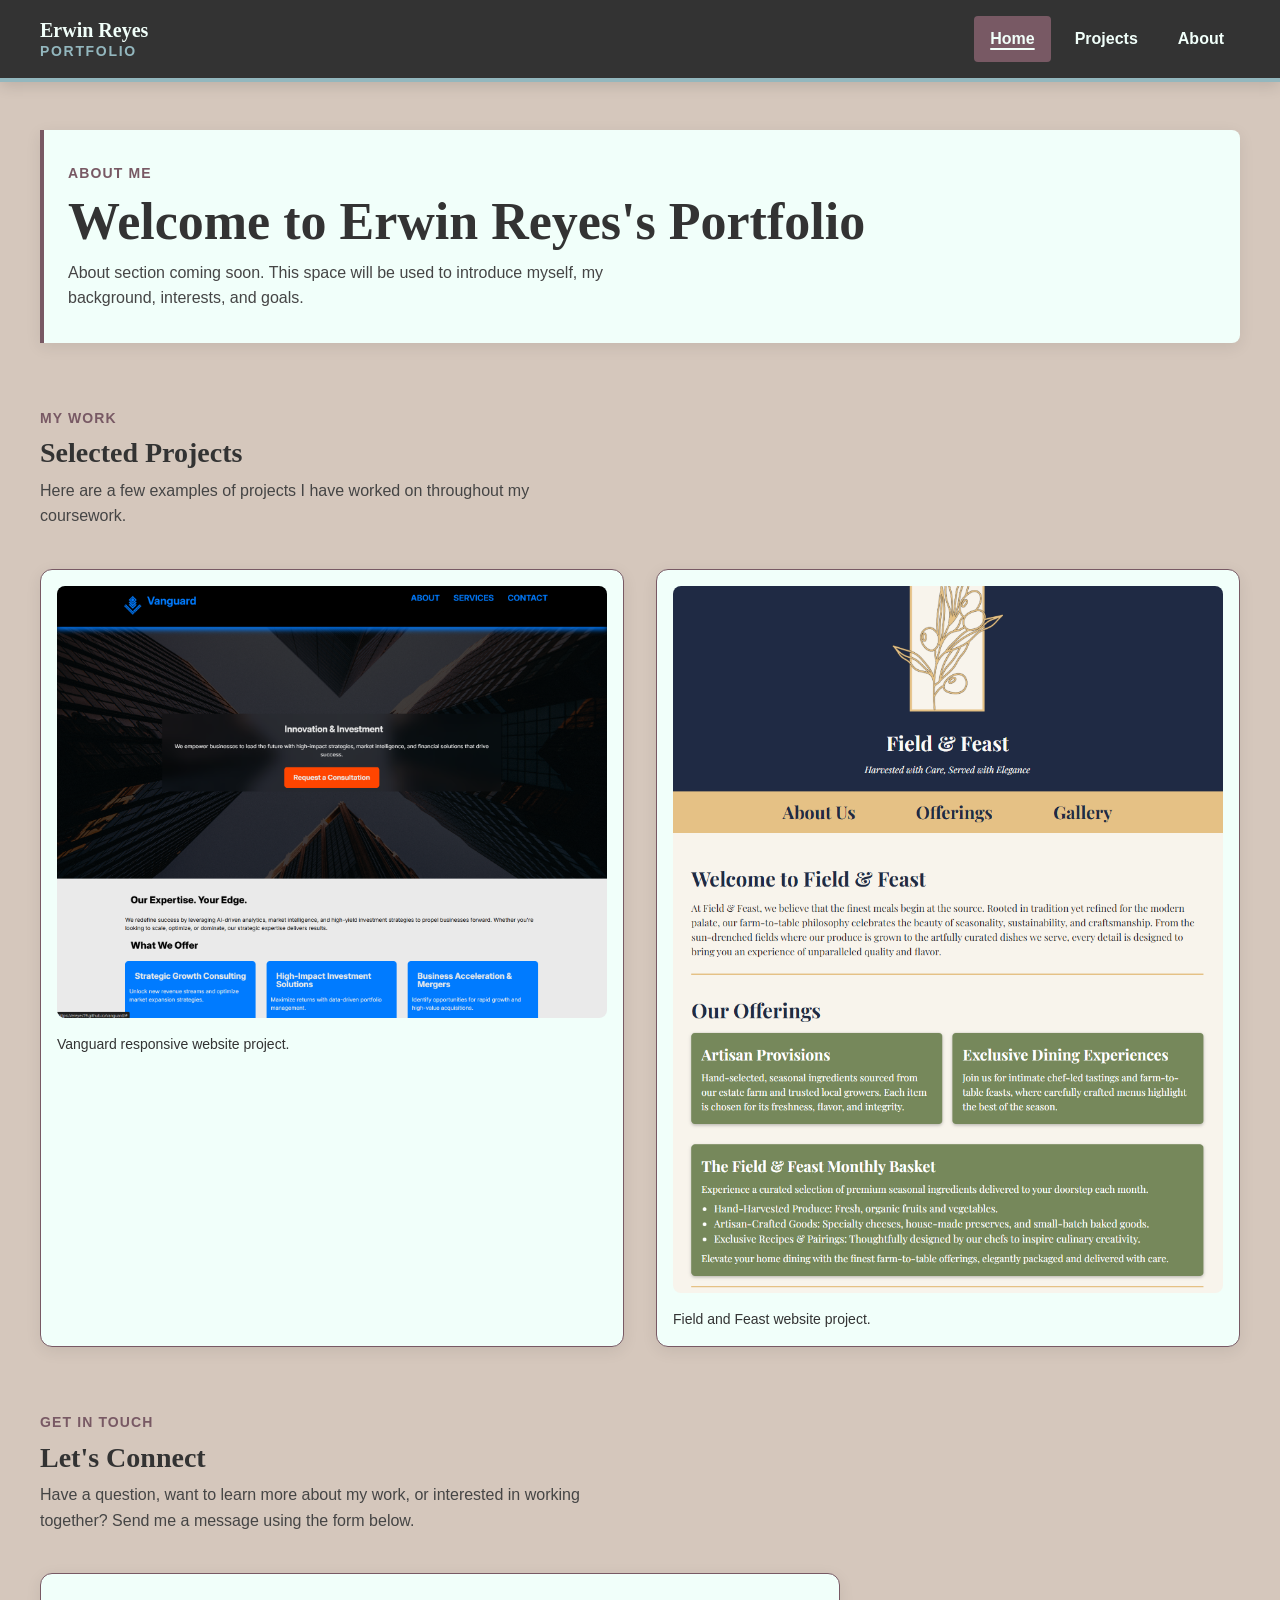
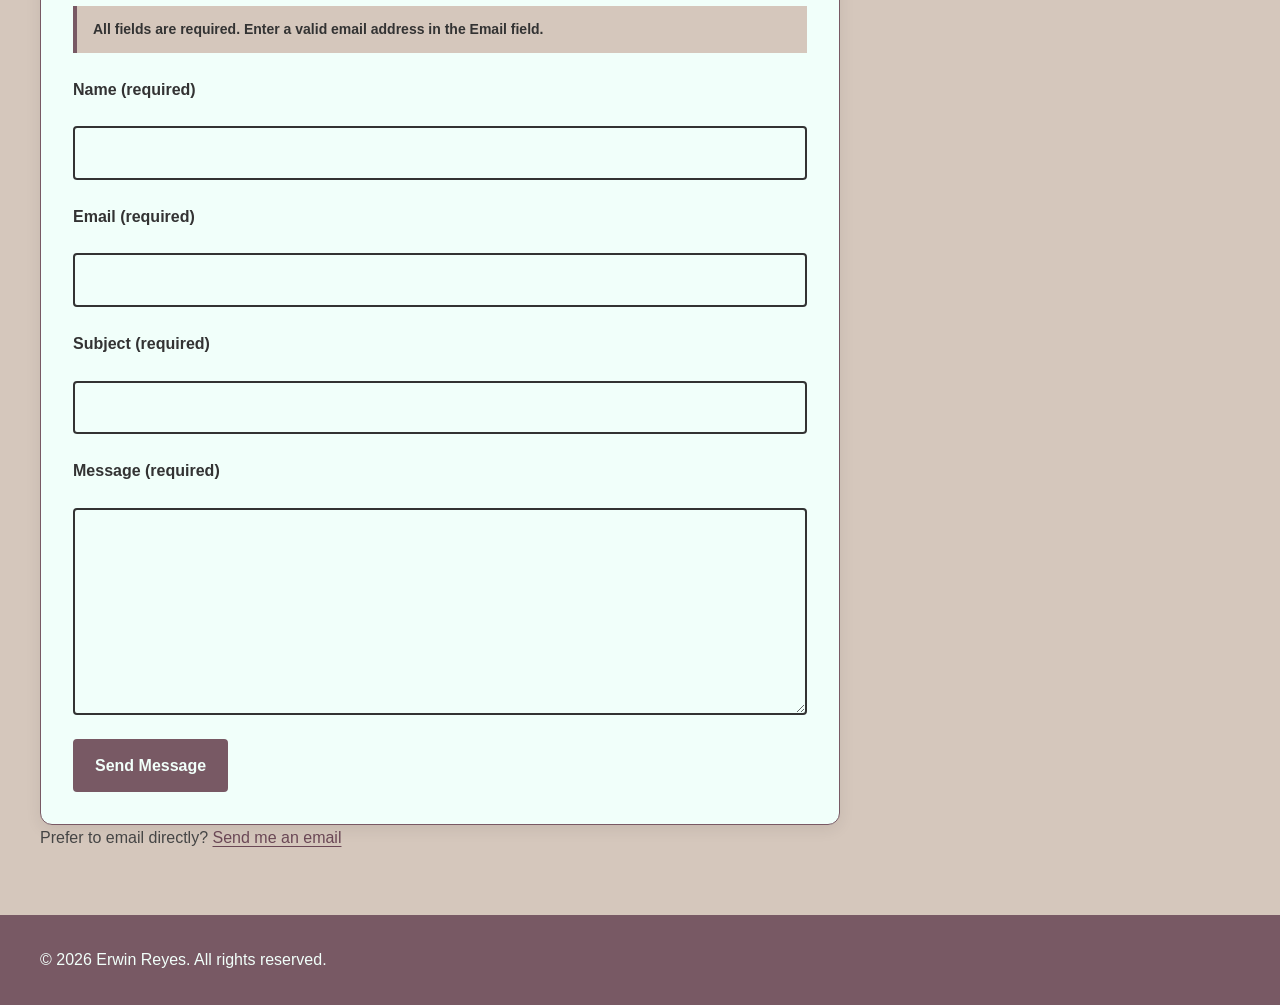
==== commit 00843c6e: "Update index.html" ====
--- a/index.html
+++ b/index.html
@@ -29,7 +29,7 @@
         <section class="container">
             <div class="intro">
                 <p>About Me</p>
-                <h1>Welcome to Erwin Reyes' Portfolio</h1>
+                <h1>Welcome to Erwin Reyes's Portfolio</h1>
                 <p>About section coming soon. This space will be used to introduce myself, my background, interests, and goals.</p>
             </div>
         </section>
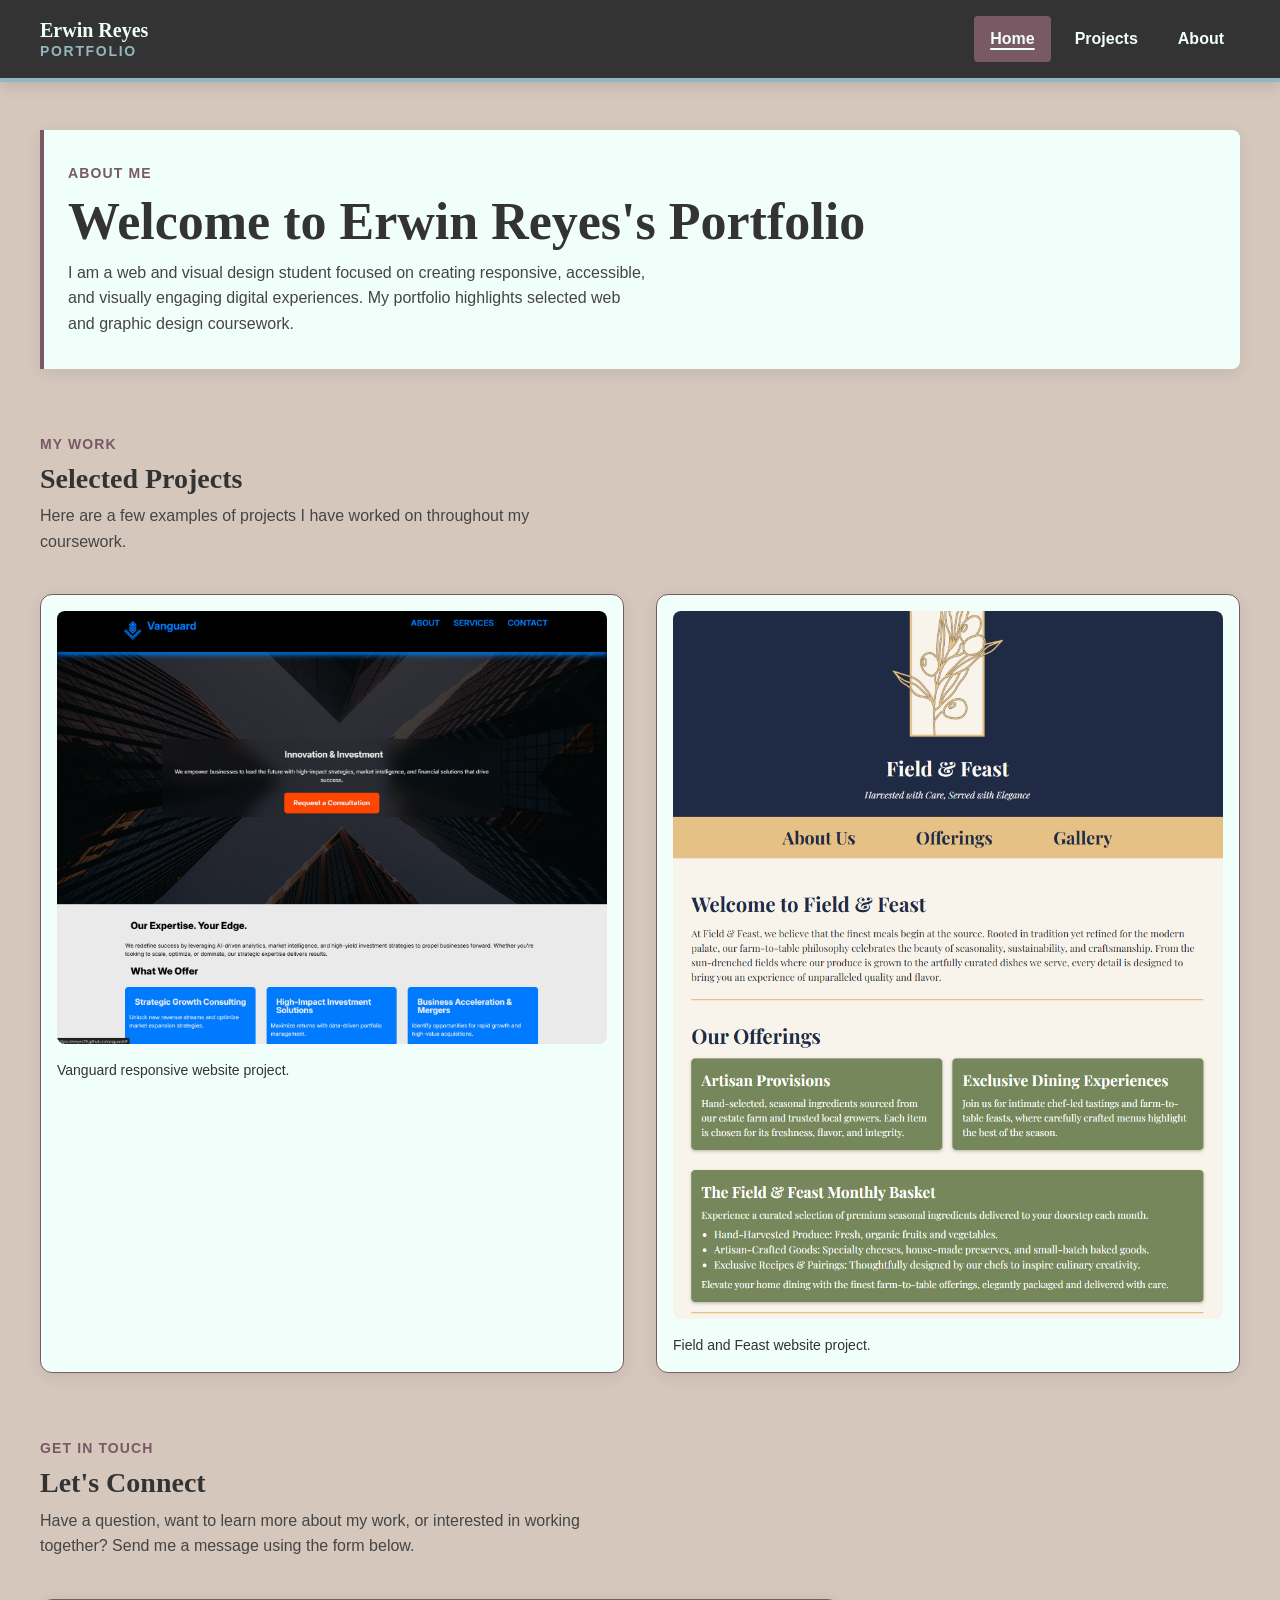
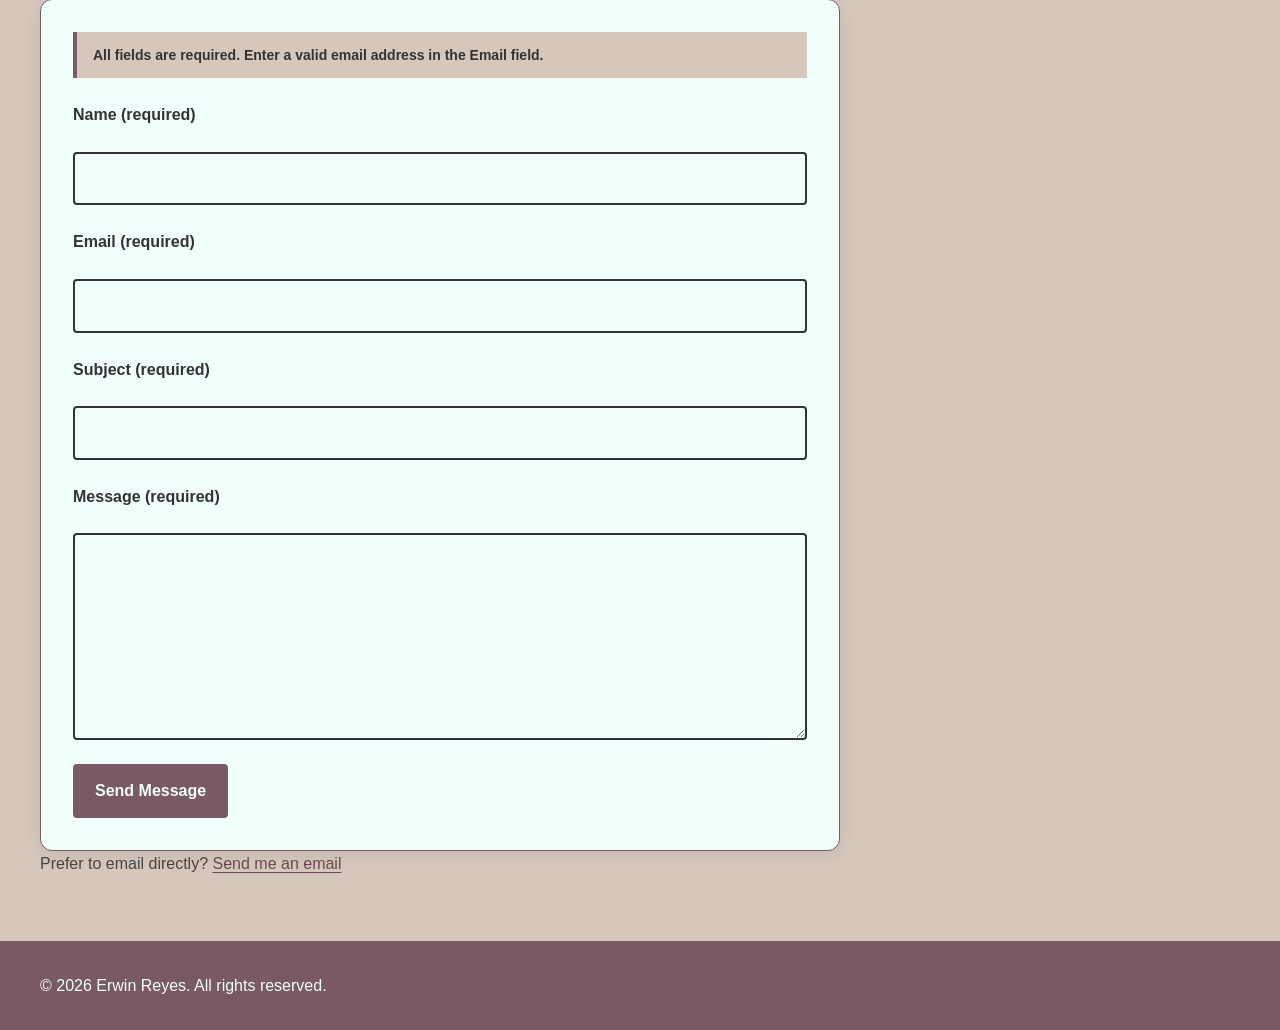
==== commit df41ea87: "upadted about sections in the index.html and about.html and also added the social preview image to t" ====
--- a/index.html
+++ b/index.html
@@ -4,7 +4,30 @@
     <meta charset="utf-8">
     <meta name="viewport" content="width=device-width, initial-scale=1">
     <title>Home | Erwin Reyes Portfolio</title>
+    <meta name="description" content="Explore Erwin Reyes's responsive web and graphic design coursework, including selected projects and ways to get in touch.">
+    <link rel="canonical" href="https://ereyes59.github.io/portfolio/">
+    <meta property="og:title" content="Erwin Reyes Portfolio | Web and Graphic Design">
+    <meta property="og:description" content="Explore Erwin Reyes's responsive web and graphic design coursework, including selected projects and ways to get in touch.">
+    <meta property="og:url" content="https://ereyes59.github.io/portfolio/">
+    <meta property="og:type" content="website">
+    <meta property="og:image" content="https://ereyes59.github.io/portfolio/assets/images/portfolio-homepage.png">
+    <meta property="og:image:width" content="1200">
+    <meta property="og:image:height" content="630">
+    <meta property="og:image:alt" content="Erwin Reyes portfolio homepage showing the introduction and selected projects.">
     <link rel="stylesheet" href="stylesheet.css">
+    <script type="application/ld+json">
+        {
+            "@context": "https://schema.org",
+            "@type": "ProfilePage",
+            "name": "Erwin Reyes Portfolio",
+            "url": "https://ereyes59.github.io/portfolio/",
+            "mainEntity": {
+                "@type": "Person",
+                "name": "Erwin Reyes",
+                "url": "https://ereyes59.github.io/portfolio/"
+            }
+        }
+    </script>
 </head>
 
 <body>
@@ -25,12 +48,12 @@
         </div>
     </header>
 
-    <main id="main-content" tabindex="-1">
+    <main id="main-content">
         <section class="container">
             <div class="intro">
                 <p>About Me</p>
                 <h1>Welcome to Erwin Reyes's Portfolio</h1>
-                <p>About section coming soon. This space will be used to introduce myself, my background, interests, and goals.</p>
+                <p>I am a web and visual design student focused on creating responsive, accessible, and visually engaging digital experiences. My portfolio highlights selected web and graphic design coursework.</p>
             </div>
         </section>
 
